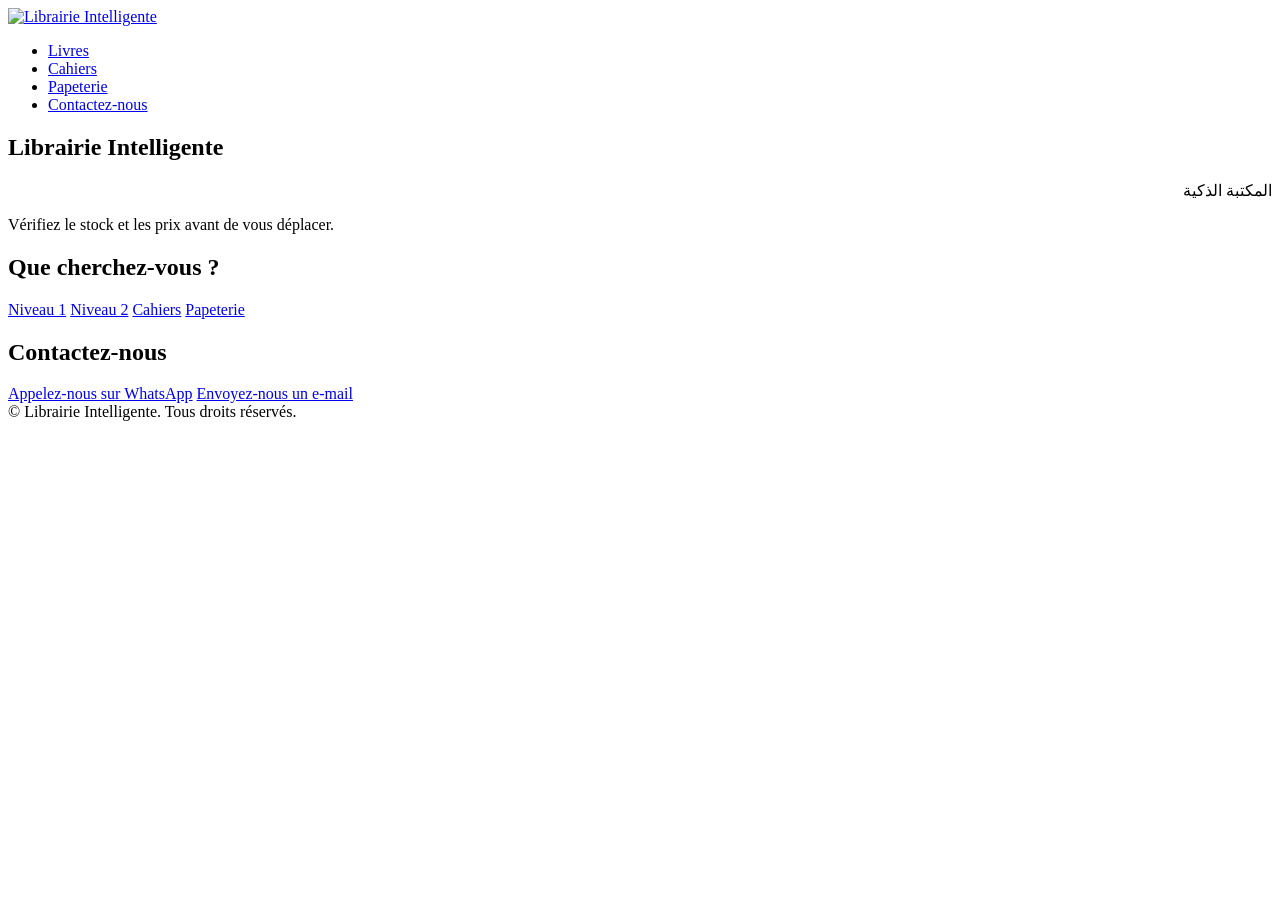
==== frontend/views/index.html @ 38c46eee "Completed" ====
<!DOCTYPE html>
<html lang="fr">
<head>
  <meta charset="UTF-8">
  <meta name="viewport" content="width=device-width, initial-scale=1">
  <title>Librairie Intelligente | Accueil</title>
  <link href="https://fonts.googleapis.com/css2?family=Figtree:wght@400;700;800&display=swap" rel="stylesheet">
  <link rel="stylesheet" href="css/style.css">
</head>
<body>

  <!-- ===== BARRE DE NAVIGATION (identique sur toutes les pages) ===== -->
  <header class="nav">
    <div class="wrap">
      <a href="index.html" aria-label="Accueil"><img src="images/logo.png" alt="Librairie Intelligente"></a>
      <nav aria-label="Navigation principale">
        <ul>
          <li><a href="index.html#niveaux">Livres</a></li>
          <li><a href="cahiers.html">Cahiers</a></li>
          <li><a href="papertie.html">Papeterie</a></li>
          <li><a href="#contact">Contactez-nous</a></li>
        </ul>
      </nav>
    </div>
  </header>

  <!-- ===== HERO : image du site + nom de la librairie ===== -->
  <section class="hero">
    <h1>Librairie Intelligente</h1>
    <div class="ar" lang="ar" dir="rtl">المكتبة الذكية</div>
    <p>Vérifiez le stock et les prix avant de vous déplacer.</p>
  </section>

  <main>
    <!-- ===== CARTES : chaque carte mène à une autre page ===== -->
    <section class="section wrap" id="niveaux">
      <h2>Que cherchez-vous ?</h2>
      <div class="levels">
        <a class="level" href="niveau1.html"><img src="images/niveau1.png" alt="" onerror="this.remove()"><span>Niveau 1</span></a>
        <!-- niveau2.html et cahiers.html : pages à créer plus tard sur le même modèle que niveau1.html -->
        <a class="level" href="niveau2.html"><img src="images/niveau2.png" alt="" onerror="this.remove()"><span>Niveau 2</span></a>
        <a class="level" href="cahiers.html"><img src="images/cahiers.png" alt="" onerror="this.remove()"><span>Cahiers</span></a>
        <a class="level" href="cahiers.html"><img src="images/papeterie.png" alt="" onerror="this.remove()"><span>Papeterie</span></a>
      </div>
    </section>

    <!-- ===== CONTACT ===== -->
    <section class="section contact" id="contact">
      <div class="wrap">
        <h2>Contactez-nous</h2>
        <!-- TODO : remplacer le numéro (format international, sans + ni espaces) et l'e-mail -->
        <a class="btn wa" href="https://wa.me/212600000000" target="_blank" rel="noopener">Appelez-nous sur WhatsApp</a>
        <a class="btn mail" href="mailto:contact@librairie-intelligente.ma">Envoyez-nous un e-mail</a>
      </div>
    </section>
  </main>

  <!-- ===== PIED DE PAGE (identique sur toutes les pages) ===== -->
  <footer class="footer">&copy; Librairie Intelligente. Tous droits réservés.</footer>

  <!-- Le chatbot (icône soleil + fenêtre) est créé par main.js -->
  <script src="js/main.js"></script>
</body>
</html>
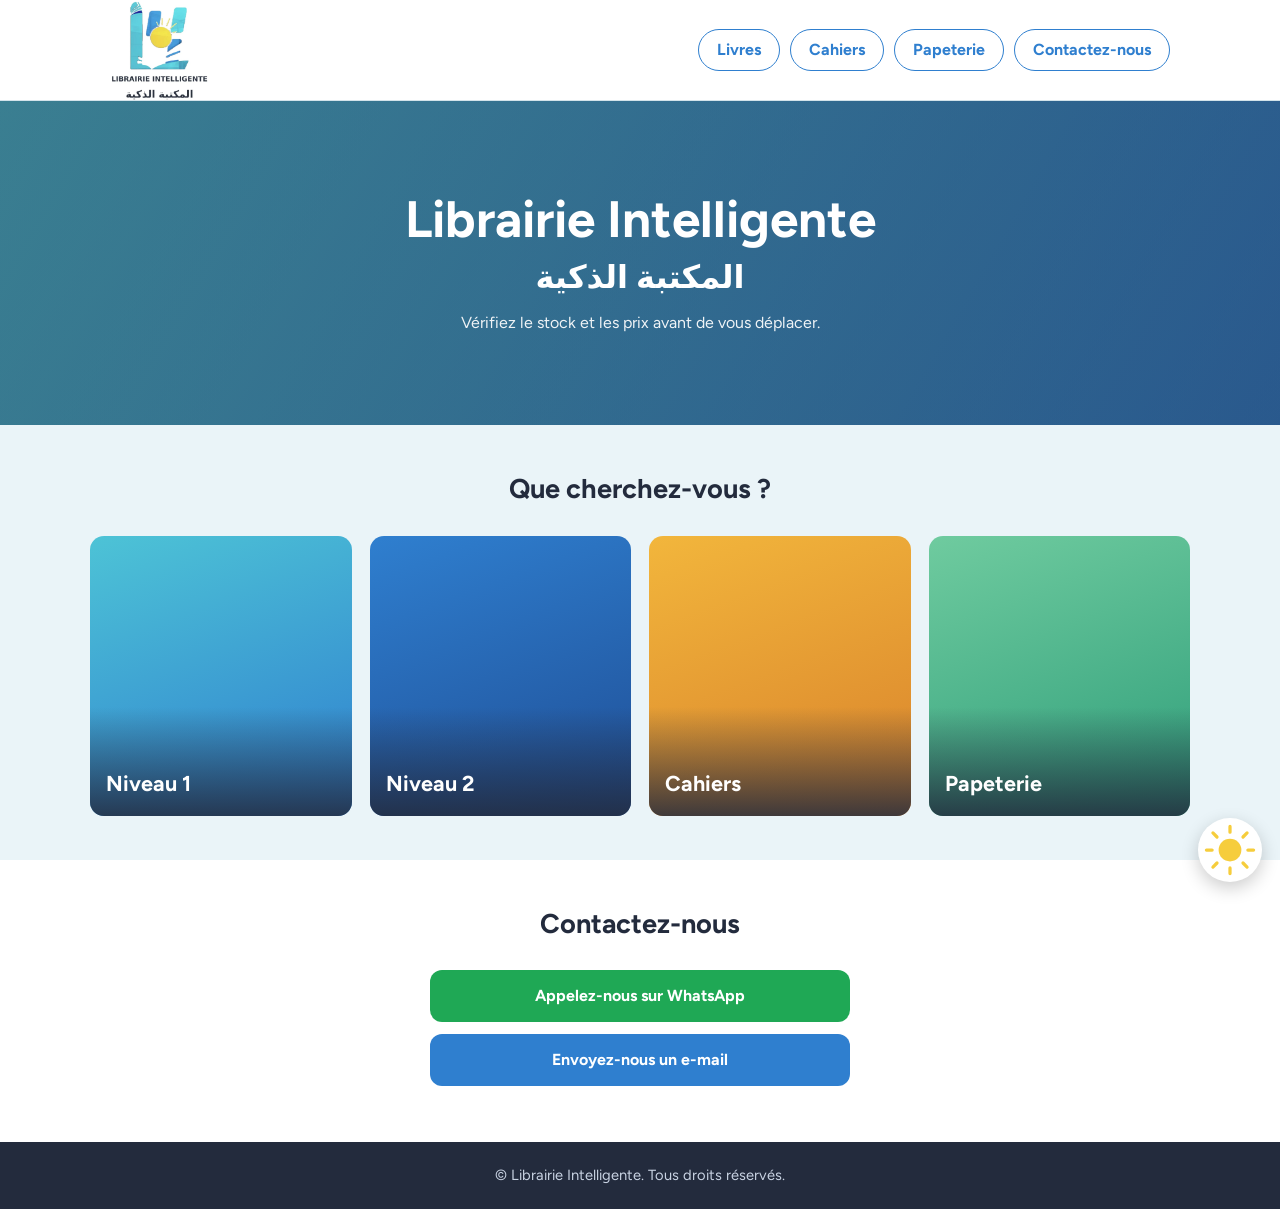
==== commit 70608fd8: "Modifying" ====
--- a/frontend/views/index.html
+++ b/frontend/views/index.html
@@ -5,14 +5,15 @@
   <meta name="viewport" content="width=device-width, initial-scale=1">
   <title>Librairie Intelligente | Accueil</title>
   <link href="https://fonts.googleapis.com/css2?family=Figtree:wght@400;700;800&display=swap" rel="stylesheet">
-  <link rel="stylesheet" href="css/style.css">
+  <link rel="shortcut icon" href="../images/logo.png" type="image/x-icon">
+  <link rel="stylesheet" href="../css/style.css">
 </head>
 <body>
 
   <!-- ===== BARRE DE NAVIGATION (identique sur toutes les pages) ===== -->
   <header class="nav">
     <div class="wrap">
-      <a href="index.html" aria-label="Accueil"><img src="images/logo.png" alt="Librairie Intelligente"></a>
+      <a href="index.html" aria-label="Accueil"><img src="../images/logo.png" alt="Librairie Intelligente"></a>
       <nav aria-label="Navigation principale">
         <ul>
           <li><a href="index.html#niveaux">Livres</a></li>
@@ -36,11 +37,11 @@
     <section class="section wrap" id="niveaux">
       <h2>Que cherchez-vous ?</h2>
       <div class="levels">
-        <a class="level" href="niveau1.html"><img src="images/niveau1.png" alt="" onerror="this.remove()"><span>Niveau 1</span></a>
+        <a class="level" href="niveau1.html"><img src="../images/niveau1.png" alt="" onerror="this.remove()"><span>Niveau 1</span></a>
         <!-- niveau2.html et cahiers.html : pages à créer plus tard sur le même modèle que niveau1.html -->
-        <a class="level" href="niveau2.html"><img src="images/niveau2.png" alt="" onerror="this.remove()"><span>Niveau 2</span></a>
-        <a class="level" href="cahiers.html"><img src="images/cahiers.png" alt="" onerror="this.remove()"><span>Cahiers</span></a>
-        <a class="level" href="cahiers.html"><img src="images/papeterie.png" alt="" onerror="this.remove()"><span>Papeterie</span></a>
+        <a class="level" href="niveau2.html"><img src="../images/niveau2.png" alt="" onerror="this.remove()"><span>Niveau 2</span></a>
+        <a class="level" href="cahiers.html"><img src="../images/cahiers.png" alt="" onerror="this.remove()"><span>Cahiers</span></a>
+        <a class="level" href="cahiers.html"><img src="../images/papeterie.png" alt="" onerror="this.remove()"><span>Papeterie</span></a>
       </div>
     </section>
 
@@ -59,6 +60,6 @@
   <footer class="footer">&copy; Librairie Intelligente. Tous droits réservés.</footer>
 
   <!-- Le chatbot (icône soleil + fenêtre) est créé par main.js -->
-  <script src="js/main.js"></script>
+  <script src="../js/main.js"></script>
 </body>
 </html>
--- a/frontend/css/style.css
+++ b/frontend/css/style.css
@@ -0,0 +1,139 @@
+/* =====================================================
+   Librairie Intelligente - feuille de style commune
+   Sommaire : 1 Variables | 2 Base | 3 Barre de navigation
+   4 Hero | 5 Sections et cartes de niveaux | 6 Page niveau
+   (filtres + livres) | 7 Contact | 8 Pied de page | 9 Chatbot
+   ===================================================== */
+
+/* ---------- 1. Variables (couleurs tirées du logo) ---------- */
+:root{
+  --turq:#4DC3D6;      /* turquoise du logo */
+  --blue:#2F7FCF;      /* bleu du logo */
+  --sun:#F6CD3C;       /* jaune du soleil */
+  --ink:#232B3D;       /* texte (bleu nuit du logo) */
+  --muted:#5B6578;
+  --bg:#EAF4F8;        /* fond général de la page */
+  --panel:#F8FCFD;     /* conteneur légèrement plus clair */
+  --line:#D3E3EA;
+  --green:#1E8E3E;     /* prix */
+}
+
+/* ---------- 2. Base ---------- */
+*{box-sizing:border-box;margin:0}
+body{font-family:'Figtree',system-ui,sans-serif;background:var(--bg);color:var(--ink);line-height:1.5}
+a{color:inherit;text-decoration:none}
+button,input,select{font:inherit;color:inherit}
+:focus-visible{outline:3px solid var(--sun);outline-offset:2px}
+.wrap{max-width:1100px;margin:0 auto;padding:0 20px}
+
+/* ---------- 3. Barre de navigation (identique sur toutes les pages) ---------- */
+.nav{background:#fff;position:sticky;top:0;z-index:10;box-shadow:0 1px 0 var(--line)}
+.nav .wrap{display:flex;align-items:center;justify-content:space-between;flex-wrap:wrap;gap:8px;min-height:68px}
+.nav img{height:100px;width:auto;display:block}
+.nav ul{list-style:none;display:flex;gap:10px;padding:0}
+.nav li a{display:block;padding:8px 18px;border:1.5px solid var(--blue);border-radius:99px;font-weight:700;color:var(--blue)}
+.nav li a:hover,.nav li a.active{background:var(--blue);color:#fff}
+
+/* ---------- 4. Hero (image du site + nom en haut) ---------- */
+/* Pour changer l'image : remplacez images/hero.jpg */
+.hero{
+  background:linear-gradient(rgba(35,43,61,.45),rgba(35,43,61,.45)),
+             url(../images/hero.jpg) center/cover,
+             linear-gradient(120deg,var(--turq),var(--blue));
+  color:#fff;text-align:center;padding:90px 20px}
+.hero--small{padding:44px 20px}
+.hero h1{font-size:clamp(1.9rem,6vw,3.2rem);line-height:1.15}
+.hero .ar{font-size:clamp(1.3rem,4vw,2rem);font-weight:700;margin-top:4px}
+.hero p{margin-top:10px;opacity:.92}
+
+/* ---------- 5. Sections + cartes de niveaux (accueil) ---------- */
+.section{padding:44px 0}
+.section h2{text-align:center;font-size:1.7rem;margin-bottom:26px}
+.levels{display:grid;grid-template-columns:repeat(auto-fit,minmax(210px,1fr));gap:18px}
+.level{position:relative;height:280px;border-radius:14px;overflow:hidden;display:flex;align-items:flex-end;color:#fff;
+  background:linear-gradient(160deg,var(--turq),var(--blue))}   /* visible si l'image manque */
+.level:nth-child(2){background:linear-gradient(160deg,var(--blue),#1F4E96)}
+.level:nth-child(3){background:linear-gradient(160deg,#F2B63C,#D9822B)}
+.level:nth-child(4){background:linear-gradient(160deg,#6FCB9F,#2F9E7A)}
+.level img{position:absolute;inset:0;width:100%;height:100%;object-fit:cover;transition:transform .3s}
+.level:hover img{transform:scale(1.05)}
+.level span{position:relative;width:100%;padding:60px 16px 16px;font-size:1.35rem;font-weight:700;
+  background:linear-gradient(transparent,rgba(35,43,61,.85))}
+
+/* ---------- 6. Page niveau : conteneur, filtres, livres ---------- */
+.page-title{text-align:center;font-size:1.8rem;padding:34px 0 20px}
+.panel{background:var(--panel);border:1px solid var(--line);border-radius:16px;padding:22px;margin-bottom:50px}
+.tools{display:flex;flex-wrap:wrap;gap:12px;margin-bottom:22px}
+.tools select,.tools input{padding:11px 14px;border:1.5px solid var(--line);border-radius:10px;background:#fff}
+.search{flex:1;min-width:220px;display:flex;position:relative}
+.search input{width:100%;padding-right:44px}
+.search button{position:absolute;right:6px;top:50%;transform:translateY(-50%);background:none;border:0;padding:6px;cursor:pointer}
+.books{display:grid;grid-template-columns:repeat(auto-fill,minmax(220px,1fr));gap:18px}
+.book{background:#fff;border:1px solid var(--line);border-radius:12px;overflow:hidden}
+.pic{position:relative;height:150px;background:linear-gradient(135deg,var(--c1,#4DC3D6),var(--c2,#2F7FCF))}
+.pic img{position:absolute;inset:0;width:100%;height:100%;object-fit:cover}
+.badge{position:absolute;top:8px;left:8px;background:#B42318;color:#fff;font-size:.8rem;font-weight:700;padding:2px 10px;border-radius:99px}
+.info{display:grid;grid-template-columns:1fr auto;gap:4px 10px;padding:12px 14px}
+.info h3{font-size:1rem;line-height:1.3}
+.info .mat{font-size:.88rem;color:var(--muted);text-align:right}
+.info .price{grid-column:2;text-align:right;font-size:1.35rem;font-weight:800;color:var(--green)}
+/* couleur de l'image de secours selon la matière */
+.book[data-m=math]{--c1:#4DC3D6;--c2:#2F7FCF}
+.book[data-m=ar]{--c1:#6FCB9F;--c2:#2F9E7A}
+.book[data-m=fr]{--c1:#8E7CE0;--c2:#5546B0}
+.book[data-m=svt]{--c1:#9BD35A;--c2:#4C9A2A}
+.book[data-m=ei]{--c1:#F2B63C;--c2:#D9822B}
+.empty{grid-column:1/-1;text-align:center;color:var(--muted);padding:30px}
+
+/* ---------- 7. Contact ---------- */
+.contact{background:#fff;text-align:center}
+.btn{display:block;max-width:420px;margin:12px auto;padding:14px;border-radius:12px;font-weight:700;color:#fff}
+.btn.wa{background:#1FA855}
+.btn.mail{background:var(--blue)}
+.btn:hover{filter:brightness(.92)}
+
+/* ---------- 8. Pied de page (même pied sur toutes les pages) ---------- */
+.footer{background:var(--ink);color:#C9D3E3;text-align:center;padding:22px;font-size:.92rem}
+
+/* ---------- 9. Chatbot (le HTML est créé par js/main.js) ---------- */
+.sun-btn{position:fixed;right:18px;bottom:18px;z-index:30;width:64px;height:64px;border:0;border-radius:50%;background:#fff;box-shadow:0 6px 18px #0003;cursor:pointer;padding:6px}
+.chat{position:fixed;right:18px;bottom:96px;z-index:30;width:min(340px,calc(100% - 36px));height:400px;background:#fff;border:1px solid var(--line);border-radius:14px;box-shadow:0 10px 30px #0003;display:none;flex-direction:column;overflow:hidden}
+.chat.open{display:flex}
+.chat-top{background:var(--blue);color:#fff;padding:12px 14px;font-weight:700}
+.chat-log{flex:1;overflow:auto;padding:12px;display:flex;flex-direction:column;gap:8px;background:var(--panel)}
+.msg{max-width:85%;padding:9px 12px;border-radius:12px;white-space:pre-wrap}
+.msg.bot{background:#fff;border:1px solid var(--line);align-self:flex-start}
+.msg.me{background:var(--blue);color:#fff;align-self:flex-end}
+.chat form{display:flex;gap:8px;padding:10px;border-top:1px solid var(--line)}
+.chat input{flex:1;padding:10px;border:1.5px solid var(--line);border-radius:10px}
+.chat form button{background:var(--blue);color:#fff;border:0;border-radius:10px;padding:0 14px;cursor:pointer}
+
+@media (prefers-reduced-motion:reduce){.level img{transition:none}}
+
+/* ---------- 10. Couleurs de secours : catégories de papeterie ---------- */
+.book[data-m=cahiers]{--c1:#6FCB9F;--c2:#2F9E7A}
+.book[data-m=stylos]{--c1:#4DC3D6;--c2:#2F7FCF}
+.book[data-m=crayons]{--c1:#F2B63C;--c2:#D9822B}
+.book[data-m=fournitures]{--c1:#8E7CE0;--c2:#5546B0}
+
+/* ---------- 11. Page administrateur (admin.html) ---------- */
+.admin-box{background:var(--panel);border:1px solid var(--line);border-radius:16px;padding:22px;margin:28px 0}
+.admin-box h2{font-size:1.4rem;margin-bottom:14px}
+.admin-head{display:flex;justify-content:space-between;align-items:center;gap:10px;flex-wrap:wrap}
+#loginForm{display:grid;gap:12px;max-width:360px}
+#loginForm label{display:grid;gap:4px;font-weight:700}
+.admin-box input,.admin-box select{padding:9px 10px;border:1.5px solid var(--line);border-radius:8px;background:#fff;width:100%;min-width:90px}
+.table-wrap{overflow-x:auto}
+table{width:100%;border-collapse:collapse;background:#fff;min-width:760px}
+th,td{border:1px solid var(--line);padding:8px;text-align:left;vertical-align:middle}
+th{background:#DCEEF4}
+tr.editing{background:#FFF9E0}
+tr.deleting{background:#FDECEA}
+.abtn{border:1.5px solid var(--blue);background:#fff;color:var(--blue);border-radius:8px;padding:6px 12px;font-weight:700;cursor:pointer;margin:2px}
+.abtn.ok{background:var(--green);border-color:var(--green);color:#fff}
+.abtn.danger{border-color:#B42318;color:#B42318}
+.abtn:hover{filter:brightness(.93)}
+.add-row{display:grid;grid-template-columns:repeat(auto-fit,minmax(130px,1fr));gap:10px;margin-bottom:14px}
+.err{color:#B42318;font-weight:700}
+#status{min-height:1.5em;margin-bottom:8px;font-weight:700;color:var(--green)}
+#status.bad{color:#B42318}
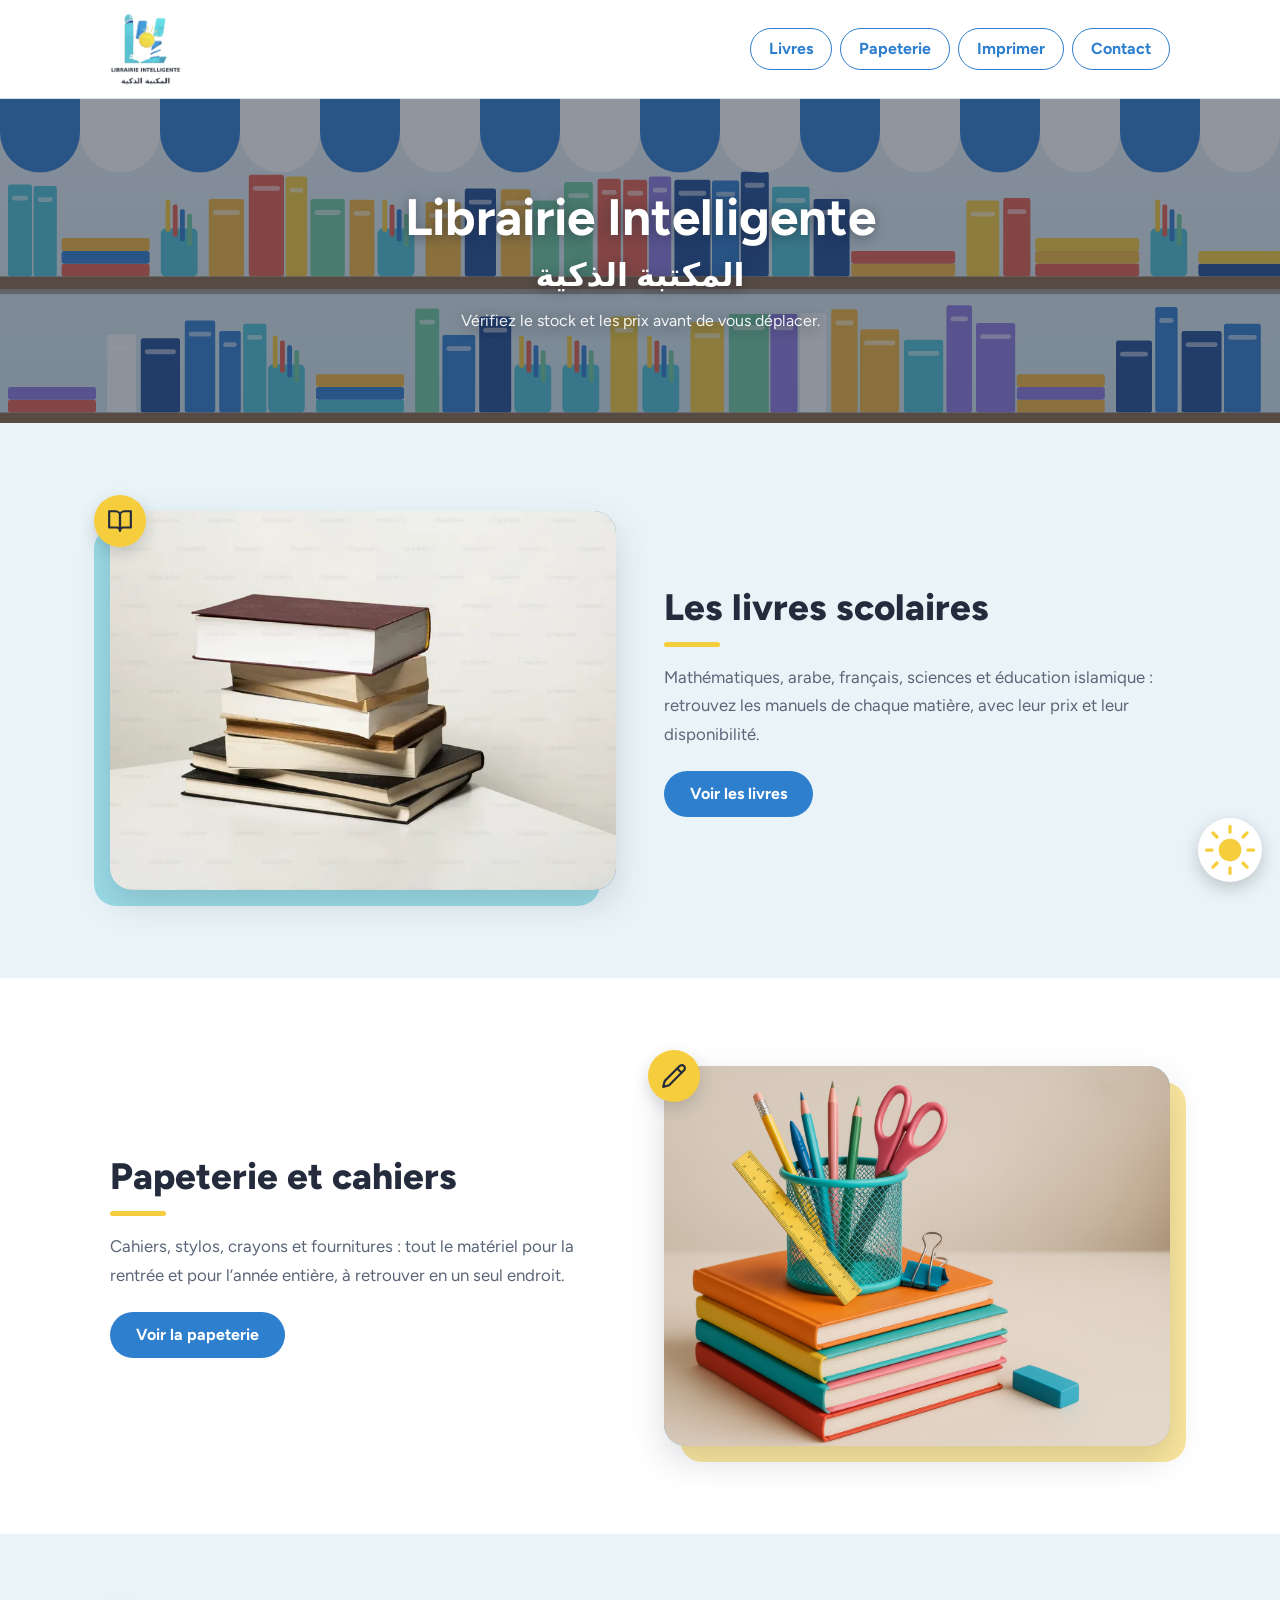
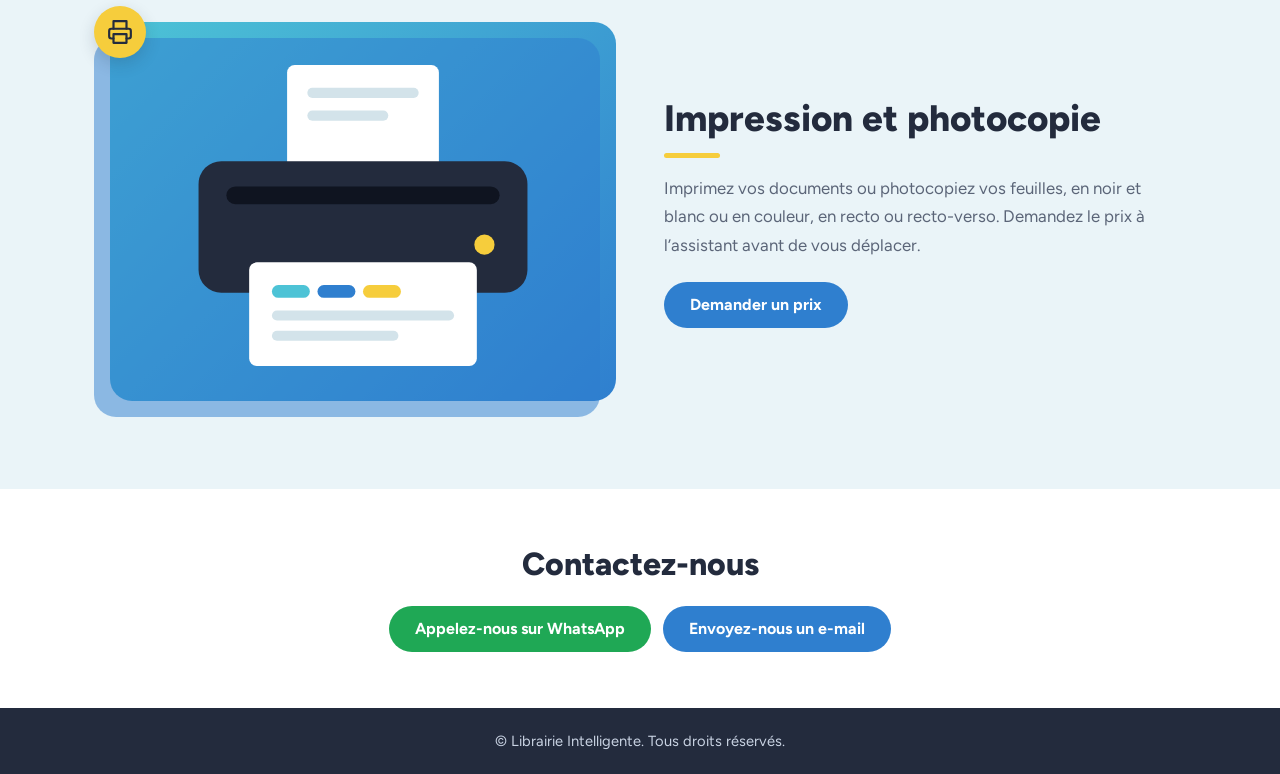
==== commit a58f8bfe: "Frontend pages" ====
--- a/frontend/views/index.html
+++ b/frontend/views/index.html
@@ -1,65 +1,321 @@
 <!DOCTYPE html>
 <html lang="fr">
+
 <head>
-  <meta charset="UTF-8">
-  <meta name="viewport" content="width=device-width, initial-scale=1">
-  <title>Librairie Intelligente | Accueil</title>
-  <link href="https://fonts.googleapis.com/css2?family=Figtree:wght@400;700;800&display=swap" rel="stylesheet">
-  <link rel="shortcut icon" href="../images/logo.png" type="image/x-icon">
-  <link rel="stylesheet" href="../css/style.css">
+    <meta charset="UTF-8">
+    <meta name="viewport" content="width=device-width, initial-scale=1">
+    <title>Librairie Intelligente | Accueil</title>
+    <link href="https://fonts.googleapis.com/css2?family=Figtree:wght@400;700;800&display=swap" rel="stylesheet">
+    <link rel="shortcut icon" href="../images/logo.png" type="image/x-icon">
+    <link rel="stylesheet" href="https://cdn.jsdelivr.net/npm/bootstrap@5.3.3/dist/css/bootstrap.min.css">
+    <link rel="stylesheet" href="../css/style.css">
+    <link rel="stylesheet" href="../css/site.css"> <!-- navigation commune + réglages Bootstrap -->
+    <style>
+        /* ===== Styles propres à l'accueil (la navigation est dans site.css) ===== */
+        main {
+            overflow-x: clip
+        }
+
+        /* ----- Sections image + texte (alternées comme sur la maquette) ----- */
+        .feature {
+            padding: clamp(3rem, 7vw, 5.5rem) 0
+        }
+
+        .feature--alt {
+            background: #fff
+        }
+
+        .frame {
+            position: relative;
+            isolation: isolate;
+            aspect-ratio: 4 / 3;
+            border-radius: 22px;
+            background: linear-gradient(135deg, var(--turq), var(--blue))
+        }
+
+        /* le bloc de couleur décalé derrière l'image : l'élément signature de la page */
+        .frame::before {
+            content: "";
+            position: absolute;
+            inset: 0;
+            z-index: -1;
+            border-radius: 22px;
+            background: var(--accent, var(--sun));
+            opacity: .5;
+            transform: translate(-16px, 16px)
+        }
+
+        .frame--right::before {
+            transform: translate(16px, 16px)
+        }
+
+        .frame .photo,
+        .frame .ill {
+            position: absolute;
+            inset: 0;
+            width: 100%;
+            height: 100%;
+            border-radius: 22px
+        }
+
+        .frame .photo {
+            object-fit: cover;
+            box-shadow: 0 14px 34px rgba(35, 43, 61, .16)
+        }
+
+        .ico {
+            position: absolute;
+            top: -16px;
+            left: -16px;
+            width: 52px;
+            height: 52px;
+            border-radius: 50%;
+            display: grid;
+            place-items: center;
+            background: var(--sun);
+            color: var(--ink);
+            box-shadow: 0 6px 16px rgba(35, 43, 61, .18)
+        }
+
+        .ico svg {
+            width: 26px;
+            height: 26px
+        }
+
+        .feature h2 {
+            font-size: clamp(1.6rem, 3.2vw, 2.3rem);
+            font-weight: 800;
+            line-height: 1.2;
+            margin-bottom: 1rem
+        }
+
+        .feature h2::after {
+            content: "";
+            display: block;
+            width: 56px;
+            height: 5px;
+            border-radius: 99px;
+            background: var(--sun);
+            margin-top: .8rem
+        }
+
+        .feature p {
+            color: var(--muted);
+            font-size: 1.05rem;
+            line-height: 1.7;
+            max-width: 46ch;
+            margin: 0 0 1.4rem
+        }
+
+        /* boutons (classe .cta : on évite .btn qui existe déjà dans style.css et Bootstrap) */
+        .cta {
+            display: inline-block;
+            padding: 11px 26px;
+            border: 0;
+            border-radius: 99px;
+            background: var(--blue);
+            color: #fff;
+            font-weight: 700;
+            cursor: pointer
+        }
+
+        .cta:hover {
+            filter: brightness(.9);
+            color: #fff
+        }
+
+        .cta--wa {
+            background: #1FA855
+        }
+
+        /* ----- Contact ----- */
+        .contact {
+            padding: 3.5rem 0
+        }
+
+        .contact h2 {
+            font-size: clamp(1.5rem, 3vw, 2rem);
+            font-weight: 800;
+            margin-bottom: 1.4rem
+        }
+
+        .contact .actions {
+            display: flex;
+            flex-wrap: wrap;
+            gap: 12px;
+            justify-content: center
+        }
+
+        @media (max-width: 767.98px) {
+            .feature .text-col {
+                text-align: center
+            }
+
+            .feature h2::after {
+                margin-left: auto;
+                margin-right: auto
+            }
+
+            .feature p {
+                margin-left: auto;
+                margin-right: auto
+            }
+        }
+    </style>
 </head>
+
 <body>
 
-  <!-- ===== BARRE DE NAVIGATION (identique sur toutes les pages) ===== -->
-  <header class="nav">
-    <div class="wrap">
-      <a href="index.html" aria-label="Accueil"><img src="../images/logo.png" alt="Librairie Intelligente"></a>
-      <nav aria-label="Navigation principale">
-        <ul>
-          <li><a href="index.html#niveaux">Livres</a></li>
-          <li><a href="cahiers.html">Cahiers</a></li>
-          <li><a href="papertie.html">Papeterie</a></li>
-          <li><a href="#contact">Contactez-nous</a></li>
-        </ul>
-      </nav>
-    </div>
-  </header>
-
-  <!-- ===== HERO : image du site + nom de la librairie ===== -->
-  <section class="hero">
-    <h1>Librairie Intelligente</h1>
-    <div class="ar" lang="ar" dir="rtl">المكتبة الذكية</div>
-    <p>Vérifiez le stock et les prix avant de vous déplacer.</p>
-  </section>
-
-  <main>
-    <!-- ===== CARTES : chaque carte mène à une autre page ===== -->
-    <section class="section wrap" id="niveaux">
-      <h2>Que cherchez-vous ?</h2>
-      <div class="levels">
-        <a class="level" href="niveau1.html"><img src="../images/niveau1.png" alt="" onerror="this.remove()"><span>Niveau 1</span></a>
-        <!-- niveau2.html et cahiers.html : pages à créer plus tard sur le même modèle que niveau1.html -->
-        <a class="level" href="niveau2.html"><img src="../images/niveau2.png" alt="" onerror="this.remove()"><span>Niveau 2</span></a>
-        <a class="level" href="cahiers.html"><img src="../images/cahiers.png" alt="" onerror="this.remove()"><span>Cahiers</span></a>
-        <a class="level" href="cahiers.html"><img src="../images/papeterie.png" alt="" onerror="this.remove()"><span>Papeterie</span></a>
-      </div>
+    <header class="site-nav">
+        <nav class="navbar navbar-expand-md wrap py-2" aria-label="Navigation principale">
+            <a class="navbar-brand" href="index.html" aria-label="Accueil"><img src="../images/logo.png"
+                    alt="Librairie Intelligente"></a>
+            <button class="navbar-toggler" type="button" data-bs-toggle="collapse" data-bs-target="#menu"
+                aria-controls="menu" aria-expanded="false" aria-label="Ouvrir le menu">
+                <span class="navbar-toggler-icon"></span>
+            </button>
+            <div class="collapse navbar-collapse justify-content-md-end" id="menu">
+                <ul class="navbar-nav gap-2 pt-3 pt-md-0">
+                    <li class="nav-item"><a class="nav-link" href="niveau1.html">Livres</a></li>
+                    <li class="nav-item"><a class="nav-link" href="cahiers.html">Papeterie</a></li>
+                    <li class="nav-item"><a class="nav-link" href="#imprimer">Imprimer</a></li>
+                    <li class="nav-item"><a class="nav-link" href="#contact">Contact</a></li>
+                </ul>
+            </div>
+        </nav>
+    </header>
+
+    <section class="hero hero--shop">
+        <h1>Librairie Intelligente</h1>
+        <div class="ar" lang="ar" dir="rtl">المكتبة الذكية</div>
+        <p>Vérifiez le stock et les prix avant de vous déplacer.</p>
     </section>
 
-    <!-- ===== CONTACT ===== -->
-    <section class="section contact" id="contact">
-      <div class="wrap">
-        <h2>Contactez-nous</h2>
-        <!-- TODO : remplacer le numéro (format international, sans + ni espaces) et l'e-mail -->
-        <a class="btn wa" href="https://wa.me/212600000000" target="_blank" rel="noopener">Appelez-nous sur WhatsApp</a>
-        <a class="btn mail" href="mailto:contact@librairie-intelligente.ma">Envoyez-nous un e-mail</a>
-      </div>
-    </section>
-  </main>
-
-  <!-- ===== PIED DE PAGE (identique sur toutes les pages) ===== -->
-  <footer class="footer">&copy; Librairie Intelligente. Tous droits réservés.</footer>
-
-  <!-- Le chatbot (icône soleil + fenêtre) est créé par main.js -->
-  <script src="../js/main.js"></script>
+    <main>
+        <section class="feature" id="niveaux">
+            <div class="wrap">
+                <div class="row align-items-center g-5">
+                    <div class="col-md-6">
+                        <div class="frame" style="--accent: var(--turq)">
+                            <img class="photo" src="../images/livres.webp" alt="Pile de livres scolaires" loading="lazy"
+                                onerror="this.remove()">
+                            <span class="ico" aria-hidden="true">
+                                <svg viewBox="0 0 24 24" fill="none" stroke="currentColor" stroke-width="2"
+                                    stroke-linecap="round" stroke-linejoin="round">
+                                    <path d="M2 3h6a4 4 0 0 1 4 4v14a3 3 0 0 0-3-3H2z" />
+                                    <path d="M22 3h-6a4 4 0 0 0-4 4v14a3 3 0 0 1 3-3h7z" />
+                                </svg>
+                            </span>
+                        </div>
+                    </div>
+                    <div class="col-md-6 text-col">
+                        <h2>Les livres scolaires</h2>
+                        <p>Mathématiques, arabe, français, sciences et éducation islamique : retrouvez les manuels de
+                            chaque matière, avec leur prix et leur disponibilité.</p>
+                        <a class="cta" href="niveau1.html">Voir les livres</a>
+                    </div>
+                </div>
+            </div>
+        </section>
+
+        <section class="feature feature--alt" id="papeterie">
+            <div class="wrap">
+                <div class="row align-items-center g-5">
+                    <div class="col-md-6 order-md-2">
+                        <div class="frame frame--right" style="--accent: var(--sun)">
+                            <img class="photo" src="../images/papieterie.jpeg"
+                                alt="Crayons, règle et cahiers de papeterie" loading="lazy" onerror="this.remove()">
+                            <span class="ico" aria-hidden="true">
+                                <svg viewBox="0 0 24 24" fill="none" stroke="currentColor" stroke-width="2"
+                                    stroke-linecap="round" stroke-linejoin="round">
+                                    <path d="M17 3a2.85 2.83 0 1 1 4 4L7.5 20.5 2 22l1.5-5.5Z" />
+                                    <path d="m15 5 4 4" />
+                                </svg>
+                            </span>
+                        </div>
+                    </div>
+                    <div class="col-md-6 order-md-1 text-col">
+                        <h2>Papeterie et cahiers</h2>
+                        <p>Cahiers, stylos, crayons et fournitures : tout le matériel pour la rentrée et pour l’année
+                            entière, à retrouver en un seul endroit.</p>
+                        <a class="cta" href="cahiers.html">Voir la papeterie</a>
+                    </div>
+                </div>
+            </div>
+        </section>
+
+        <section class="feature" id="imprimer">
+            <div class="wrap">
+                <div class="row align-items-center g-5">
+                    <div class="col-md-6">
+                        <div class="frame" style="--accent: var(--blue)">
+                            <svg class="ill" viewBox="0 0 400 300" aria-hidden="true">
+                                <rect x="140" y="34" width="120" height="90" rx="6" fill="#fff" />
+                                <rect x="156" y="52" width="88" height="8" rx="4" fill="#D3E3EA" />
+                                <rect x="156" y="70" width="64" height="8" rx="4" fill="#D3E3EA" />
+                                <rect x="70" y="110" width="260" height="104" rx="18" fill="#232B3D" />
+                                <rect x="92" y="130" width="216" height="14" rx="7" fill="#0F1420" />
+                                <circle cx="296" cy="176" r="8" fill="#F6CD3C" />
+                                <rect x="110" y="190" width="180" height="82" rx="6" fill="#fff" />
+                                <rect x="128" y="208" width="30" height="10" rx="5" fill="#4DC3D6" />
+                                <rect x="164" y="208" width="30" height="10" rx="5" fill="#2F7FCF" />
+                                <rect x="200" y="208" width="30" height="10" rx="5" fill="#F6CD3C" />
+                                <rect x="128" y="228" width="144" height="8" rx="4" fill="#D3E3EA" />
+                                <rect x="128" y="244" width="100" height="8" rx="4" fill="#D3E3EA" />
+                            </svg>
+                            <img class="photo" src="../images/imprimer.jpg" alt="Impression et photocopie"
+                                loading="lazy" onerror="this.remove()">
+                            <span class="ico" aria-hidden="true">
+                                <svg viewBox="0 0 24 24" fill="none" stroke="currentColor" stroke-width="2"
+                                    stroke-linecap="round" stroke-linejoin="round">
+                                    <path d="M6 9V2h12v7" />
+                                    <path
+                                        d="M6 18H4a2 2 0 0 1-2-2v-5a2 2 0 0 1 2-2h16a2 2 0 0 1 2 2v5a2 2 0 0 1-2 2h-2" />
+                                    <path d="M6 14h12v8H6z" />
+                                </svg>
+                            </span>
+                        </div>
+                    </div>
+                    <div class="col-md-6 text-col">
+                        <h2>Impression et photocopie</h2>
+                        <p>Imprimez vos documents ou photocopiez vos feuilles, en noir et blanc ou en couleur, en recto
+                            ou recto-verso. Demandez le prix à l’assistant avant de vous déplacer.</p>
+                        <button class="cta" type="button" id="askBot">Demander un prix</button>
+                    </div>
+                </div>
+            </div>
+        </section>
+
+        <section class="contact" id="contact">
+            <div class="wrap text-center">
+                <h2>Contactez-nous</h2>
+                <div class="actions">
+                    <a class="cta cta--wa" href="https://wa.me/212600000000" target="_blank" rel="noopener">Appelez-nous
+                        sur WhatsApp</a>
+                    <a class="cta" href="mailto:contact@librairie-intelligente.ma">Envoyez-nous un e-mail</a>
+                </div>
+            </div>
+        </section>
+    </main>
+
+    <footer class="footer">&copy; Librairie Intelligente. Tous droits réservés.</footer>
+
+    <script src="https://cdn.jsdelivr.net/npm/bootstrap@5.3.3/dist/js/bootstrap.bundle.min.js"></script>
+     <script src="../js/apiConfig.js"></script>
+    <script src="../js/main.js"></script>
+    <script>
+        document.querySelectorAll('#menu .nav-link').forEach(function (a) {
+            a.addEventListener('click', function () {
+                var m = document.getElementById('menu');
+                if (m.classList.contains('show')) bootstrap.Collapse.getOrCreateInstance(m).hide();
+            });
+        });
+        document.getElementById('askBot').addEventListener('click', function () {
+            var sun = document.querySelector('.sun-btn');
+            var chat = document.querySelector('.chat');
+            if (sun && chat && !chat.classList.contains('open')) sun.click();
+        });
+    </script>
 </body>
-</html>
+
+</html>
--- a/frontend/css/style.css
+++ b/frontend/css/style.css
@@ -6,134 +6,628 @@
    ===================================================== */
 
 /* ---------- 1. Variables (couleurs tirées du logo) ---------- */
-:root{
-  --turq:#4DC3D6;      /* turquoise du logo */
-  --blue:#2F7FCF;      /* bleu du logo */
-  --sun:#F6CD3C;       /* jaune du soleil */
-  --ink:#232B3D;       /* texte (bleu nuit du logo) */
-  --muted:#5B6578;
-  --bg:#EAF4F8;        /* fond général de la page */
-  --panel:#F8FCFD;     /* conteneur légèrement plus clair */
-  --line:#D3E3EA;
-  --green:#1E8E3E;     /* prix */
+:root {
+  --turq: #4DC3D6;
+  /* turquoise du logo */
+  --blue: #2F7FCF;
+  /* bleu du logo */
+  --sun: #F6CD3C;
+  /* jaune du soleil */
+  --ink: #232B3D;
+  /* texte (bleu nuit du logo) */
+  --muted: #5B6578;
+  --bg: #EAF4F8;
+  /* fond général de la page */
+  --panel: #F8FCFD;
+  /* conteneur légèrement plus clair */
+  --line: #D3E3EA;
+  --green: #1E8E3E;
+  /* prix */
 }
 
 /* ---------- 2. Base ---------- */
-*{box-sizing:border-box;margin:0}
-body{font-family:'Figtree',system-ui,sans-serif;background:var(--bg);color:var(--ink);line-height:1.5}
-a{color:inherit;text-decoration:none}
-button,input,select{font:inherit;color:inherit}
-:focus-visible{outline:3px solid var(--sun);outline-offset:2px}
-.wrap{max-width:1100px;margin:0 auto;padding:0 20px}
+* {
+  box-sizing: border-box;
+  margin: 0
+}
+
+body {
+  font-family: 'Figtree', system-ui, sans-serif;
+  background: var(--bg);
+  color: var(--ink);
+  line-height: 1.5
+}
+
+a {
+  color: inherit;
+  text-decoration: none
+}
+
+button,
+input,
+select {
+  font: inherit;
+  color: inherit
+}
+
+:focus-visible {
+  outline: 3px solid var(--sun);
+  outline-offset: 2px
+}
+
+.wrap {
+  max-width: 1100px;
+  margin: 0 auto;
+  padding: 0 20px
+}
 
 /* ---------- 3. Barre de navigation (identique sur toutes les pages) ---------- */
-.nav{background:#fff;position:sticky;top:0;z-index:10;box-shadow:0 1px 0 var(--line)}
-.nav .wrap{display:flex;align-items:center;justify-content:space-between;flex-wrap:wrap;gap:8px;min-height:68px}
-.nav img{height:100px;width:auto;display:block}
-.nav ul{list-style:none;display:flex;gap:10px;padding:0}
-.nav li a{display:block;padding:8px 18px;border:1.5px solid var(--blue);border-radius:99px;font-weight:700;color:var(--blue)}
-.nav li a:hover,.nav li a.active{background:var(--blue);color:#fff}
+.nav {
+  background: #fff;
+  position: sticky;
+  top: 0;
+  z-index: 10;
+  box-shadow: 0 1px 0 var(--line)
+}
+
+.nav .wrap {
+  display: flex;
+  align-items: center;
+  justify-content: space-between;
+  flex-wrap: wrap;
+  gap: 8px;
+  min-height: 68px
+}
+
+.nav img {
+  height: 100px;
+  width: auto;
+  display: block
+}
+
+.nav ul {
+  list-style: none;
+  display: flex;
+  gap: 10px;
+  padding: 0
+}
+
+.nav li a {
+  display: block;
+  padding: 8px 18px;
+  border: 1.5px solid var(--blue);
+  border-radius: 99px;
+  font-weight: 700;
+  color: var(--blue)
+}
+
+.nav li a:hover,
+.nav li a.active {
+  background: var(--blue);
+  color: #fff
+}
 
 /* ---------- 4. Hero (image du site + nom en haut) ---------- */
 /* Pour changer l'image : remplacez images/hero.jpg */
-.hero{
-  background:linear-gradient(rgba(35,43,61,.45),rgba(35,43,61,.45)),
-             url(../images/hero.jpg) center/cover,
-             linear-gradient(120deg,var(--turq),var(--blue));
-  color:#fff;text-align:center;padding:90px 20px}
-.hero--small{padding:44px 20px}
-.hero h1{font-size:clamp(1.9rem,6vw,3.2rem);line-height:1.15}
-.hero .ar{font-size:clamp(1.3rem,4vw,2rem);font-weight:700;margin-top:4px}
-.hero p{margin-top:10px;opacity:.92}
+.hero {
+  color: #fff;
+  text-align: center;
+  padding: 90px 20px
+}
+
+.hero--small {
+  padding: 44px 20px
+}
+
+.hero h1 {
+  font-size: clamp(1.9rem, 6vw, 3.2rem);
+  line-height: 1.15
+}
+
+.hero .ar {
+  font-size: clamp(1.3rem, 4vw, 2rem);
+  font-weight: 700;
+  margin-top: 4px
+}
+
+.hero p {
+  margin-top: 10px;
+  opacity: .92
+}
 
 /* ---------- 5. Sections + cartes de niveaux (accueil) ---------- */
-.section{padding:44px 0}
-.section h2{text-align:center;font-size:1.7rem;margin-bottom:26px}
-.levels{display:grid;grid-template-columns:repeat(auto-fit,minmax(210px,1fr));gap:18px}
-.level{position:relative;height:280px;border-radius:14px;overflow:hidden;display:flex;align-items:flex-end;color:#fff;
-  background:linear-gradient(160deg,var(--turq),var(--blue))}   /* visible si l'image manque */
-.level:nth-child(2){background:linear-gradient(160deg,var(--blue),#1F4E96)}
-.level:nth-child(3){background:linear-gradient(160deg,#F2B63C,#D9822B)}
-.level:nth-child(4){background:linear-gradient(160deg,#6FCB9F,#2F9E7A)}
-.level img{position:absolute;inset:0;width:100%;height:100%;object-fit:cover;transition:transform .3s}
-.level:hover img{transform:scale(1.05)}
-.level span{position:relative;width:100%;padding:60px 16px 16px;font-size:1.35rem;font-weight:700;
-  background:linear-gradient(transparent,rgba(35,43,61,.85))}
+.section {
+  padding: 44px 0
+}
+
+.section h2 {
+  text-align: center;
+  font-size: 1.7rem;
+  margin-bottom: 26px
+}
+
+.levels {
+  display: grid;
+  grid-template-columns: repeat(auto-fit, minmax(210px, 1fr));
+  gap: 18px
+}
+
+.level {
+  position: relative;
+  height: 280px;
+  border-radius: 14px;
+  overflow: hidden;
+  display: flex;
+  align-items: flex-end;
+  color: #fff;
+  background: linear-gradient(160deg, var(--turq), var(--blue))
+}
+
+/* visible si l'image manque */
+.level:nth-child(2) {
+  background: linear-gradient(160deg, var(--blue), #1F4E96)
+}
+
+.level:nth-child(3) {
+  background: linear-gradient(160deg, #F2B63C, #D9822B)
+}
+
+.level:nth-child(4) {
+  background: linear-gradient(160deg, #6FCB9F, #2F9E7A)
+}
+
+.level img {
+  position: absolute;
+  inset: 0;
+  width: 100%;
+  height: 100%;
+  object-fit: cover;
+  transition: transform .3s
+}
+
+.level:hover img {
+  transform: scale(1.05)
+}
+
+.level span {
+  position: relative;
+  width: 100%;
+  padding: 60px 16px 16px;
+  font-size: 1.35rem;
+  font-weight: 700;
+  background: linear-gradient(transparent, rgba(35, 43, 61, .85))
+}
 
 /* ---------- 6. Page niveau : conteneur, filtres, livres ---------- */
-.page-title{text-align:center;font-size:1.8rem;padding:34px 0 20px}
-.panel{background:var(--panel);border:1px solid var(--line);border-radius:16px;padding:22px;margin-bottom:50px}
-.tools{display:flex;flex-wrap:wrap;gap:12px;margin-bottom:22px}
-.tools select,.tools input{padding:11px 14px;border:1.5px solid var(--line);border-radius:10px;background:#fff}
-.search{flex:1;min-width:220px;display:flex;position:relative}
-.search input{width:100%;padding-right:44px}
-.search button{position:absolute;right:6px;top:50%;transform:translateY(-50%);background:none;border:0;padding:6px;cursor:pointer}
-.books{display:grid;grid-template-columns:repeat(auto-fill,minmax(220px,1fr));gap:18px}
-.book{background:#fff;border:1px solid var(--line);border-radius:12px;overflow:hidden}
-.pic{position:relative;height:150px;background:linear-gradient(135deg,var(--c1,#4DC3D6),var(--c2,#2F7FCF))}
-.pic img{position:absolute;inset:0;width:100%;height:100%;object-fit:cover}
-.badge{position:absolute;top:8px;left:8px;background:#B42318;color:#fff;font-size:.8rem;font-weight:700;padding:2px 10px;border-radius:99px}
-.info{display:grid;grid-template-columns:1fr auto;gap:4px 10px;padding:12px 14px}
-.info h3{font-size:1rem;line-height:1.3}
-.info .mat{font-size:.88rem;color:var(--muted);text-align:right}
-.info .price{grid-column:2;text-align:right;font-size:1.35rem;font-weight:800;color:var(--green)}
+.page-title {
+  text-align: center;
+  font-size: 1.8rem;
+  padding: 34px 0 20px
+}
+
+.panel {
+  background: var(--panel);
+  border: 1px solid var(--line);
+  border-radius: 16px;
+  padding: 22px;
+  margin-bottom: 50px
+}
+
+.tools {
+  display: flex;
+  flex-wrap: wrap;
+  gap: 12px;
+  margin-bottom: 22px
+}
+
+.tools select,
+.tools input {
+  padding: 11px 14px;
+  border: 1.5px solid var(--line);
+  border-radius: 10px;
+  background: #fff
+}
+
+.search {
+  flex: 1;
+  min-width: 220px;
+  display: flex;
+  position: relative
+}
+
+.search input {
+  width: 100%;
+  padding-right: 44px
+}
+
+.search button {
+  position: absolute;
+  right: 6px;
+  top: 50%;
+  transform: translateY(-50%);
+  background: none;
+  border: 0;
+  padding: 6px;
+  cursor: pointer
+}
+
+.books {
+  display: grid;
+  grid-template-columns: repeat(auto-fill, minmax(220px, 1fr));
+  gap: 18px
+}
+
+.book {
+  background: #fff;
+  border: 1px solid var(--line);
+  border-radius: 12px;
+  overflow: hidden
+}
+
+.pic {
+  position: relative;
+  height: 150px;
+  background: linear-gradient(135deg, var(--c1, #4DC3D6), var(--c2, #2F7FCF))
+}
+
+.pic img {
+  position: absolute;
+  inset: 0;
+  width: 100%;
+  height: 100%;
+  object-fit: cover
+}
+
+.badge {
+  position: absolute;
+  top: 8px;
+  left: 8px;
+  background: #B42318;
+  color: #fff;
+  font-size: .8rem;
+  font-weight: 700;
+  padding: 2px 10px;
+  border-radius: 99px
+}
+
+.info {
+  display: grid;
+  grid-template-columns: 1fr auto;
+  gap: 4px 10px;
+  padding: 12px 14px
+}
+
+.info h3 {
+  font-size: 1rem;
+  line-height: 1.3
+}
+
+.info .mat {
+  font-size: .88rem;
+  color: var(--muted);
+  text-align: right
+}
+
+.info .price {
+  grid-column: 2;
+  text-align: right;
+  font-size: 1.35rem;
+  font-weight: 800;
+  color: var(--green)
+}
+
 /* couleur de l'image de secours selon la matière */
-.book[data-m=math]{--c1:#4DC3D6;--c2:#2F7FCF}
-.book[data-m=ar]{--c1:#6FCB9F;--c2:#2F9E7A}
-.book[data-m=fr]{--c1:#8E7CE0;--c2:#5546B0}
-.book[data-m=svt]{--c1:#9BD35A;--c2:#4C9A2A}
-.book[data-m=ei]{--c1:#F2B63C;--c2:#D9822B}
-.empty{grid-column:1/-1;text-align:center;color:var(--muted);padding:30px}
+.book[data-m=math] {
+  --c1: #4DC3D6;
+  --c2: #2F7FCF
+}
+
+.book[data-m=ar] {
+  --c1: #6FCB9F;
+  --c2: #2F9E7A
+}
+
+.book[data-m=fr] {
+  --c1: #8E7CE0;
+  --c2: #5546B0
+}
+
+.book[data-m=svt] {
+  --c1: #9BD35A;
+  --c2: #4C9A2A
+}
+
+.book[data-m=ei] {
+  --c1: #F2B63C;
+  --c2: #D9822B
+}
+
+.empty {
+  grid-column: 1/-1;
+  text-align: center;
+  color: var(--muted);
+  padding: 30px
+}
 
 /* ---------- 7. Contact ---------- */
-.contact{background:#fff;text-align:center}
-.btn{display:block;max-width:420px;margin:12px auto;padding:14px;border-radius:12px;font-weight:700;color:#fff}
-.btn.wa{background:#1FA855}
-.btn.mail{background:var(--blue)}
-.btn:hover{filter:brightness(.92)}
+.contact {
+  background: #fff;
+  text-align: center
+}
+
+.btn {
+  display: block;
+  max-width: 420px;
+  margin: 12px auto;
+  padding: 14px;
+  border-radius: 12px;
+  font-weight: 700;
+  color: #fff
+}
+
+.btn.wa {
+  background: #1FA855
+}
+
+.btn.mail {
+  background: var(--blue)
+}
+
+.btn:hover {
+  filter: brightness(.92)
+}
 
 /* ---------- 8. Pied de page (même pied sur toutes les pages) ---------- */
-.footer{background:var(--ink);color:#C9D3E3;text-align:center;padding:22px;font-size:.92rem}
+.footer {
+  background: var(--ink);
+  color: #C9D3E3;
+  text-align: center;
+  padding: 22px;
+  font-size: .92rem
+}
 
 /* ---------- 9. Chatbot (le HTML est créé par js/main.js) ---------- */
-.sun-btn{position:fixed;right:18px;bottom:18px;z-index:30;width:64px;height:64px;border:0;border-radius:50%;background:#fff;box-shadow:0 6px 18px #0003;cursor:pointer;padding:6px}
-.chat{position:fixed;right:18px;bottom:96px;z-index:30;width:min(340px,calc(100% - 36px));height:400px;background:#fff;border:1px solid var(--line);border-radius:14px;box-shadow:0 10px 30px #0003;display:none;flex-direction:column;overflow:hidden}
-.chat.open{display:flex}
-.chat-top{background:var(--blue);color:#fff;padding:12px 14px;font-weight:700}
-.chat-log{flex:1;overflow:auto;padding:12px;display:flex;flex-direction:column;gap:8px;background:var(--panel)}
-.msg{max-width:85%;padding:9px 12px;border-radius:12px;white-space:pre-wrap}
-.msg.bot{background:#fff;border:1px solid var(--line);align-self:flex-start}
-.msg.me{background:var(--blue);color:#fff;align-self:flex-end}
-.chat form{display:flex;gap:8px;padding:10px;border-top:1px solid var(--line)}
-.chat input{flex:1;padding:10px;border:1.5px solid var(--line);border-radius:10px}
-.chat form button{background:var(--blue);color:#fff;border:0;border-radius:10px;padding:0 14px;cursor:pointer}
-
-@media (prefers-reduced-motion:reduce){.level img{transition:none}}
+.sun-btn {
+  position: fixed;
+  right: 18px;
+  bottom: 18px;
+  z-index: 30;
+  width: 64px;
+  height: 64px;
+  border: 0;
+  border-radius: 50%;
+  background: #fff;
+  box-shadow: 0 6px 18px #0003;
+  cursor: pointer;
+  padding: 6px
+}
+
+.chat {
+  position: fixed;
+  right: 18px;
+  bottom: 96px;
+  z-index: 30;
+  width: min(340px, calc(100% - 36px));
+  height: 660px;
+  background: #fff;
+  border: 1px solid var(--line);
+  border-radius: 14px;
+  box-shadow: 0 10px 30px #0003;
+  display: none;
+  flex-direction: column;
+  overflow: hidden
+}
+
+.chat.open {
+  display: flex
+}
+
+.chat-top {
+  background: var(--blue);
+  color: #fff;
+  padding: 12px 14px;
+  font-weight: 700
+}
+
+.chat-log {
+  flex: 1;
+  overflow: auto;
+  padding: 12px;
+  display: flex;
+  flex-direction: column;
+  gap: 8px;
+  background: var(--panel)
+}
+
+.msg {
+  max-width: 85%;
+  padding: 9px 12px;
+  border-radius: 12px;
+  white-space: pre-wrap
+}
+
+.msg.bot {
+  background: #fff;
+  border: 1px solid var(--line);
+  align-self: flex-start
+}
+
+.msg.me {
+  background: var(--blue);
+  color: #fff;
+  align-self: flex-end
+}
+
+.chat form {
+  display: flex;
+  gap: 8px;
+  padding: 10px;
+  border-top: 1px solid var(--line)
+}
+
+.chat input {
+  flex: 1;
+  padding: 10px;
+  border: 1.5px solid var(--line);
+  border-radius: 10px
+}
+
+.chat form button {
+  background: var(--blue);
+  color: #fff;
+  border: 0;
+  border-radius: 10px;
+  padding: 0 14px;
+  cursor: pointer
+}
+
+@media (prefers-reduced-motion:reduce) {
+  .level img {
+    transition: none
+  }
+}
 
 /* ---------- 10. Couleurs de secours : catégories de papeterie ---------- */
-.book[data-m=cahiers]{--c1:#6FCB9F;--c2:#2F9E7A}
-.book[data-m=stylos]{--c1:#4DC3D6;--c2:#2F7FCF}
-.book[data-m=crayons]{--c1:#F2B63C;--c2:#D9822B}
-.book[data-m=fournitures]{--c1:#8E7CE0;--c2:#5546B0}
+.book[data-m=cahiers] {
+  --c1: #6FCB9F;
+  --c2: #2F9E7A
+}
+
+.book[data-m=stylos] {
+  --c1: #4DC3D6;
+  --c2: #2F7FCF
+}
+
+.book[data-m=crayons] {
+  --c1: #F2B63C;
+  --c2: #D9822B
+}
+
+.book[data-m=fournitures] {
+  --c1: #8E7CE0;
+  --c2: #5546B0
+}
 
 /* ---------- 11. Page administrateur (admin.html) ---------- */
-.admin-box{background:var(--panel);border:1px solid var(--line);border-radius:16px;padding:22px;margin:28px 0}
-.admin-box h2{font-size:1.4rem;margin-bottom:14px}
-.admin-head{display:flex;justify-content:space-between;align-items:center;gap:10px;flex-wrap:wrap}
-#loginForm{display:grid;gap:12px;max-width:360px}
-#loginForm label{display:grid;gap:4px;font-weight:700}
-.admin-box input,.admin-box select{padding:9px 10px;border:1.5px solid var(--line);border-radius:8px;background:#fff;width:100%;min-width:90px}
-.table-wrap{overflow-x:auto}
-table{width:100%;border-collapse:collapse;background:#fff;min-width:760px}
-th,td{border:1px solid var(--line);padding:8px;text-align:left;vertical-align:middle}
-th{background:#DCEEF4}
-tr.editing{background:#FFF9E0}
-tr.deleting{background:#FDECEA}
-.abtn{border:1.5px solid var(--blue);background:#fff;color:var(--blue);border-radius:8px;padding:6px 12px;font-weight:700;cursor:pointer;margin:2px}
-.abtn.ok{background:var(--green);border-color:var(--green);color:#fff}
-.abtn.danger{border-color:#B42318;color:#B42318}
-.abtn:hover{filter:brightness(.93)}
-.add-row{display:grid;grid-template-columns:repeat(auto-fit,minmax(130px,1fr));gap:10px;margin-bottom:14px}
-.err{color:#B42318;font-weight:700}
-#status{min-height:1.5em;margin-bottom:8px;font-weight:700;color:var(--green)}
-#status.bad{color:#B42318}
+.admin-box {
+  background: var(--panel);
+  border: 1px solid var(--line);
+  border-radius: 16px;
+  padding: 22px;
+  margin: 28px 0
+}
+
+.admin-box h2 {
+  font-size: 1.4rem;
+  margin-bottom: 14px
+}
+
+.admin-head {
+  display: flex;
+  justify-content: space-between;
+  align-items: center;
+  gap: 10px;
+  flex-wrap: wrap
+}
+
+#loginForm {
+  display: grid;
+  gap: 12px;
+  max-width: 360px
+}
+
+#loginForm label {
+  display: grid;
+  gap: 4px;
+  font-weight: 700
+}
+
+.admin-box input,
+.admin-box select {
+  padding: 9px 10px;
+  border: 1.5px solid var(--line);
+  border-radius: 8px;
+  background: #fff;
+  width: 100%;
+  min-width: 90px
+}
+
+.table-wrap {
+  overflow-x: auto
+}
+
+table {
+  width: 100%;
+  border-collapse: collapse;
+  background: #fff;
+  min-width: 760px
+}
+
+th,
+td {
+  border: 1px solid var(--line);
+  padding: 8px;
+  text-align: left;
+  vertical-align: middle
+}
+
+th {
+  background: #DCEEF4
+}
+
+tr.editing {
+  background: #FFF9E0
+}
+
+tr.deleting {
+  background: #FDECEA
+}
+
+.abtn {
+  border: 1.5px solid var(--blue);
+  background: #fff;
+  color: var(--blue);
+  border-radius: 8px;
+  padding: 6px 12px;
+  font-weight: 700;
+  cursor: pointer;
+  margin: 2px
+}
+
+.abtn.ok {
+  background: var(--green);
+  border-color: var(--green);
+  color: #fff
+}
+
+.abtn.danger {
+  border-color: #B42318;
+  color: #B42318
+}
+
+.abtn:hover {
+  filter: brightness(.93)
+}
+
+.add-row {
+  display: grid;
+  grid-template-columns: repeat(auto-fit, minmax(130px, 1fr));
+  gap: 10px;
+  margin-bottom: 14px
+}
+
+.err {
+  color: #B42318;
+  font-weight: 700
+}
+
+#status {
+  min-height: 1.5em;
+  margin-bottom: 8px;
+  font-weight: 700;
+  color: var(--green)
+}
+
+#status.bad {
+  color: #B42318
+}
--- a/frontend/css/site.css
+++ b/frontend/css/site.css
@@ -0,0 +1,215 @@
+/* =====================================================
+   Librairie Intelligente - site.css (style commun aux pages qui utilisent Bootstrap)
+   À charger APRÈS bootstrap.min.css et style.css, sur : index, niveau1, cahiers.
+   Sommaire : 1 Réglages Bootstrap rétablis | 2 Barre de navigation | 3 Chatbot | 4 Pages catalogue
+   ===================================================== */
+
+/* ---------- 1. Bootstrap modifie quelques réglages de base : on rétablit ceux du site ---------- */
+h1,
+h2,
+h3,
+h4,
+h5,
+h6 {
+    font-weight: 700;
+    margin: 0
+}
+
+p,
+ul,
+ol {
+    margin: 0
+}
+
+a,
+a:hover {
+    text-decoration: none
+}
+
+.badge {
+    line-height: 1.5
+}
+
+html {
+    scroll-behavior: smooth;
+    scroll-padding-top: 90px
+}
+
+@media (prefers-reduced-motion: reduce) {
+    html {
+        scroll-behavior: auto
+    }
+}
+
+/* ---------- 2. Barre de navigation (identique sur toutes les pages) ---------- */
+.site-nav {
+    background: #fff;
+    position: sticky;
+    top: 0;
+    z-index: 10;
+    box-shadow: 0 1px 0 var(--line)
+}
+
+.site-nav .navbar-brand {
+    margin: 0
+}
+
+.site-nav .navbar-brand img {
+    height: 72px;
+    width: auto;
+    display: block
+}
+
+.site-nav .navbar-toggler {
+    border: 1.5px solid var(--blue);
+    border-radius: 10px;
+    padding: 6px 10px
+}
+
+.site-nav .navbar-toggler:focus {
+    box-shadow: 0 0 0 3px var(--sun)
+}
+
+.site-nav .navbar-nav .nav-link {
+    padding: 8px 18px;
+    border: 1.5px solid var(--blue);
+    border-radius: 99px;
+    font-weight: 700;
+    color: var(--blue);
+    text-align: center
+}
+
+.site-nav .navbar-nav .nav-link:hover,
+.site-nav .navbar-nav .nav-link:focus-visible,
+.site-nav .navbar-nav .nav-link.active {
+    background: var(--blue);
+    color: #fff
+}
+
+@media (max-width: 767.98px) {
+    .site-nav .navbar-brand img {
+        height: 56px
+    }
+}
+
+/* ---------- 3. Chatbot : même bouton soleil, fenêtre adaptée aux petits écrans ---------- */
+.sun-btn svg {
+    display: block;
+    width: 100%;
+    height: 100%
+}
+
+.chat {
+    height: min(660px, calc(100dvh - 120px))
+}
+
+/* ---------- 4. Pages catalogue (<body class="catalogue">) ---------- */
+.catalogue .page-title {
+    padding: 3rem 0 1.6rem;
+    font-size: clamp(1.6rem, 3.2vw, 2.3rem);
+    font-weight: 800
+}
+
+.catalogue .page-title::after {
+    content: "";
+    display: block;
+    width: 56px;
+    height: 5px;
+    border-radius: 99px;
+    background: var(--sun);
+    margin: .8rem auto 0
+}
+
+.catalogue .panel {
+    padding: clamp(16px, 3vw, 28px);
+    margin-bottom: 4rem;
+    box-shadow: 0 10px 30px rgba(35, 43, 61, .06)
+}
+
+.catalogue .tools select {
+    min-width: 220px
+}
+
+.catalogue .book {
+    box-shadow: 0 4px 14px rgba(35, 43, 61, .06)
+}
+
+@media (max-width: 575.98px) {
+    .catalogue .tools select {
+        width: 100%
+    }
+}
+
+/* ---------- 5. Images d'en-tête (hero) propres à chaque page ---------- */
+/* Les images sont dans images/. Un dégradé sombre garde le texte blanc lisible. */
+.hero--shop,
+.hero--books,
+.hero--stationery {
+    background-size: cover;
+    background-position: center;
+    text-shadow: 0 2px 12px rgba(35, 43, 61, .5)
+}
+
+.hero--shop {
+    background-image: linear-gradient(rgba(35, 43, 61, .5), rgba(35, 43, 61, .5)), url(../images/hero-boutique.svg), linear-gradient(120deg, var(--turq), var(--blue))
+}
+
+.hero--books {
+    background-image: linear-gradient(rgba(35, 43, 61, .62), rgba(35, 43, 61, .62)), url(../images/livres.webp), linear-gradient(120deg, var(--turq), var(--blue));
+    background-position: center 55%
+}
+
+.hero--stationery {
+    background-image: linear-gradient(rgba(35, 43, 61, .6), rgba(35, 43, 61, .6)), url(../images/papieterie.jpeg), linear-gradient(120deg, var(--turq), var(--blue));
+    background-position: center 40%
+}
+
+/* ---------- 6. Page administrateur (<body class="admin">) ---------- */
+.admin main {
+    padding-bottom: 3rem
+}
+
+.admin .admin-box {
+    padding: clamp(16px, 3vw, 28px);
+    box-shadow: 0 10px 30px rgba(35, 43, 61, .06)
+}
+
+.admin .admin-box h2 {
+    font-weight: 800;
+    font-size: clamp(1.25rem, 2.4vw, 1.5rem)
+}
+
+.rates-table {
+    min-width: 0
+}
+
+.rates-table th[scope] {
+    background: #DCEEF4;
+    font-weight: 700
+}
+
+.rates-table small {
+    font-weight: 400;
+    color: var(--muted)
+}
+
+.rate-cell {
+    display: flex;
+    align-items: center;
+    gap: 8px
+}
+
+.rate-cell input {
+    max-width: 140px
+}
+
+#ratesStatus {
+    min-height: 1.5em;
+    margin-bottom: 8px;
+    font-weight: 700;
+    color: var(--green)
+}
+
+#ratesStatus.bad {
+    color: #B42318
+}
